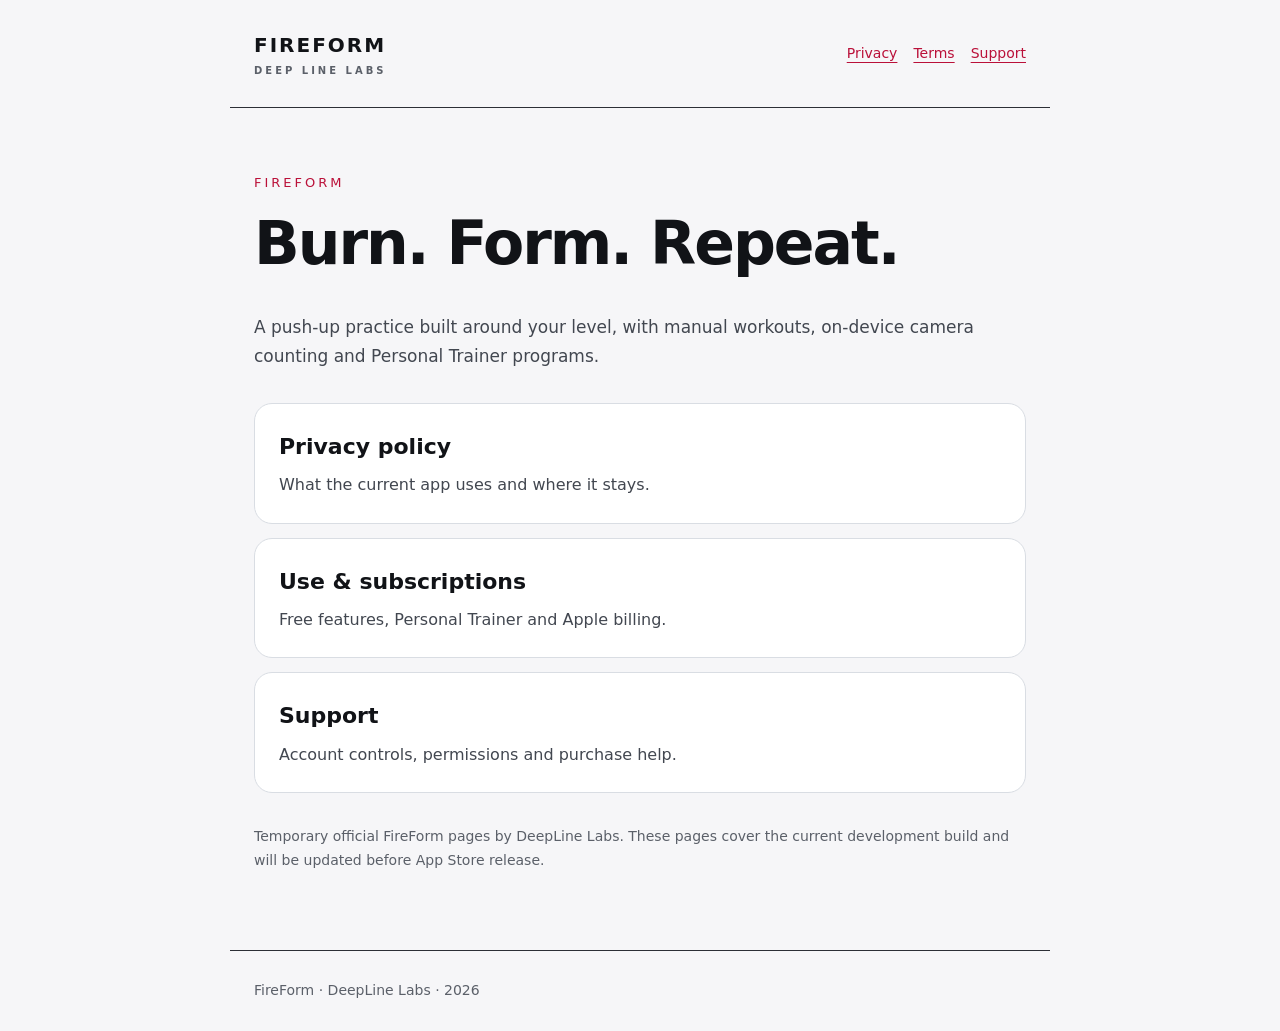
==== index.html @ 402961d0 "docs: publish FireForm privacy and support pages" ====
<!doctype html><html lang="en"><head><meta charset="utf-8"><meta name="viewport" content="width=device-width,initial-scale=1"><meta name="color-scheme" content="dark light"><title>FireForm · FireForm</title><link rel="stylesheet" href="style.css"></head><body><a class="skip" href="#main">Skip to content</a><header><a class="brand" href="index.html">FIREFORM<span>DEEP LINE LABS</span></a><nav aria-label="Site"><a href="privacy.html">Privacy</a><a href="terms.html">Terms</a><a href="support.html">Support</a></nav></header><main id="main"><p class="eyebrow">FIREFORM</p><h1>Burn. Form. Repeat.</h1><p>A push-up practice built around your level, with manual workouts, on-device camera counting and Personal Trainer programs.</p><div class="cards"><a href="privacy.html"><strong>Privacy policy</strong><span>What the current app uses and where it stays.</span></a><a href="terms.html"><strong>Use & subscriptions</strong><span>Free features, Personal Trainer and Apple billing.</span></a><a href="support.html"><strong>Support</strong><span>Account controls, permissions and purchase help.</span></a></div><p class="muted">Temporary official FireForm pages by DeepLine Labs. These pages cover the current development build and will be updated before App Store release.</p></main><footer>FireForm · DeepLine Labs · 2026</footer></body></html>
---- style.css ----
*{box-sizing:border-box}html{background:#111317;color:#fff;font-family:system-ui,-apple-system,sans-serif;line-height:1.7}body{margin:0}header,main,footer{max-width:820px;margin:auto;padding:28px 24px}header{display:flex;justify-content:space-between;align-items:center;gap:24px;border-bottom:1px solid #2c2f36}a{color:#ff6b89;text-underline-offset:4px}a:focus-visible{outline:3px solid #ff6b89;outline-offset:5px}.brand{font-size:20px;font-weight:800;letter-spacing:2px;text-decoration:none;color:#fff}.brand span{display:block;font-size:10px;color:#c9cdd2;letter-spacing:3px}nav{display:flex;flex-wrap:wrap;gap:16px}nav a{display:inline-flex;align-items:center;min-height:44px;font-size:14px}.eyebrow{letter-spacing:3px;font-size:13px;color:#ff6b89;margin-top:36px}h1{font-size:clamp(34px,7vw,60px);letter-spacing:-2px;line-height:1.12;margin:16px 0 36px}h2{font-size:23px;line-height:1.3;margin:38px 0 12px}p{font-size:17px;color:#c9cdd2}.muted,footer{font-size:14px;color:#9da3af}.cards{display:grid;gap:14px;margin:32px 0}.cards a{display:block;text-decoration:none;padding:24px;background:#1a1d23;border:1px solid #2c2f36;border-radius:18px}.cards strong{display:block;font-size:22px;color:#fff}.cards span{display:block;color:#c9cdd2;margin-top:6px}footer{border-top:1px solid #2c2f36;margin-top:36px}.skip{position:absolute;left:16px;top:-80px;background:#111317;padding:12px}.skip:focus{top:12px}code{font-size:15px}@media(max-width:500px){header{align-items:flex-start;flex-direction:column;gap:8px}header,main,footer{padding:20px}h1{letter-spacing:-1px}}@media(prefers-color-scheme:light){html{background:#f6f6f8;color:#111317}p,.cards span{color:#424750}a,.eyebrow{color:#ba1039}.brand,.cards strong{color:#111317}.brand span,.muted,footer{color:#5b6069}.cards a{background:#fff;border-color:#d9dde3}.skip{background:#fff}}
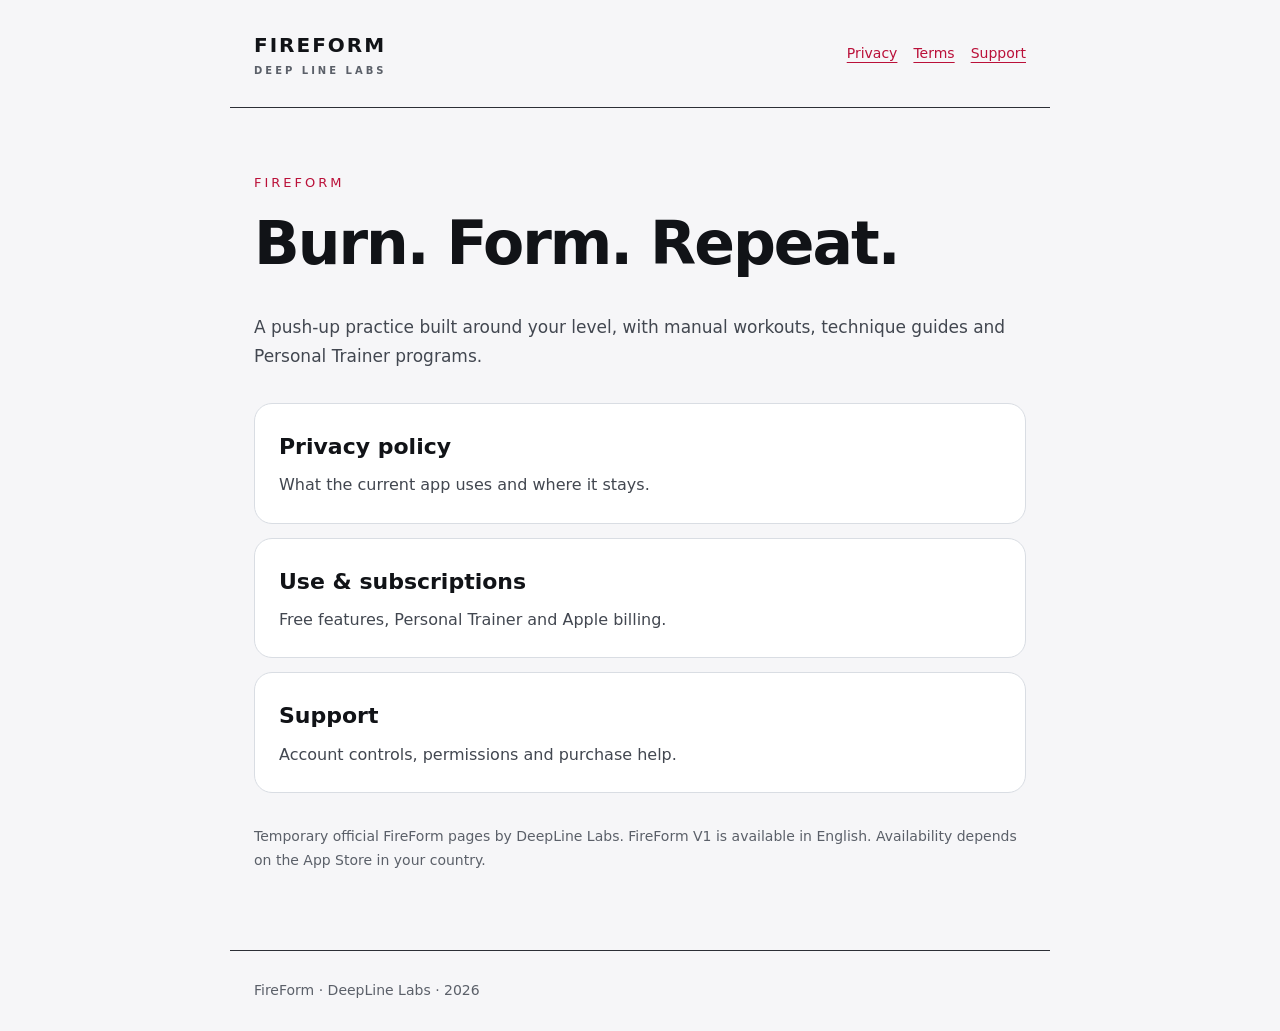
==== commit a0e7f559: "docs: publish English V1 privacy terms and support" ====
--- a/index.html
+++ b/index.html
@@ -1 +1 @@
-<!doctype html><html lang="en"><head><meta charset="utf-8"><meta name="viewport" content="width=device-width,initial-scale=1"><meta name="color-scheme" content="dark light"><title>FireForm · FireForm</title><link rel="stylesheet" href="style.css"></head><body><a class="skip" href="#main">Skip to content</a><header><a class="brand" href="index.html">FIREFORM<span>DEEP LINE LABS</span></a><nav aria-label="Site"><a href="privacy.html">Privacy</a><a href="terms.html">Terms</a><a href="support.html">Support</a></nav></header><main id="main"><p class="eyebrow">FIREFORM</p><h1>Burn. Form. Repeat.</h1><p>A push-up practice built around your level, with manual workouts, on-device camera counting and Personal Trainer programs.</p><div class="cards"><a href="privacy.html"><strong>Privacy policy</strong><span>What the current app uses and where it stays.</span></a><a href="terms.html"><strong>Use & subscriptions</strong><span>Free features, Personal Trainer and Apple billing.</span></a><a href="support.html"><strong>Support</strong><span>Account controls, permissions and purchase help.</span></a></div><p class="muted">Temporary official FireForm pages by DeepLine Labs. These pages cover the current development build and will be updated before App Store release.</p></main><footer>FireForm · DeepLine Labs · 2026</footer></body></html>+<!doctype html><html lang="en"><head><meta charset="utf-8"><meta name="viewport" content="width=device-width,initial-scale=1"><meta name="color-scheme" content="dark light"><title>FireForm · FireForm</title><link rel="stylesheet" href="style.css"></head><body><a class="skip" href="#main">Skip to content</a><header><a class="brand" href="index.html">FIREFORM<span>DEEP LINE LABS</span></a><nav aria-label="Site"><a href="privacy.html">Privacy</a><a href="terms.html">Terms</a><a href="support.html">Support</a></nav></header><main id="main"><p class="eyebrow">FIREFORM</p><h1>Burn. Form. Repeat.</h1><p>A push-up practice built around your level, with manual workouts, technique guides and Personal Trainer programs.</p><div class="cards"><a href="privacy.html"><strong>Privacy policy</strong><span>What the current app uses and where it stays.</span></a><a href="terms.html"><strong>Use & subscriptions</strong><span>Free features, Personal Trainer and Apple billing.</span></a><a href="support.html"><strong>Support</strong><span>Account controls, permissions and purchase help.</span></a></div><p class="muted">Temporary official FireForm pages by DeepLine Labs. FireForm V1 is available in English. Availability depends on the App Store in your country.</p></main><footer>FireForm · DeepLine Labs · 2026</footer></body></html>
